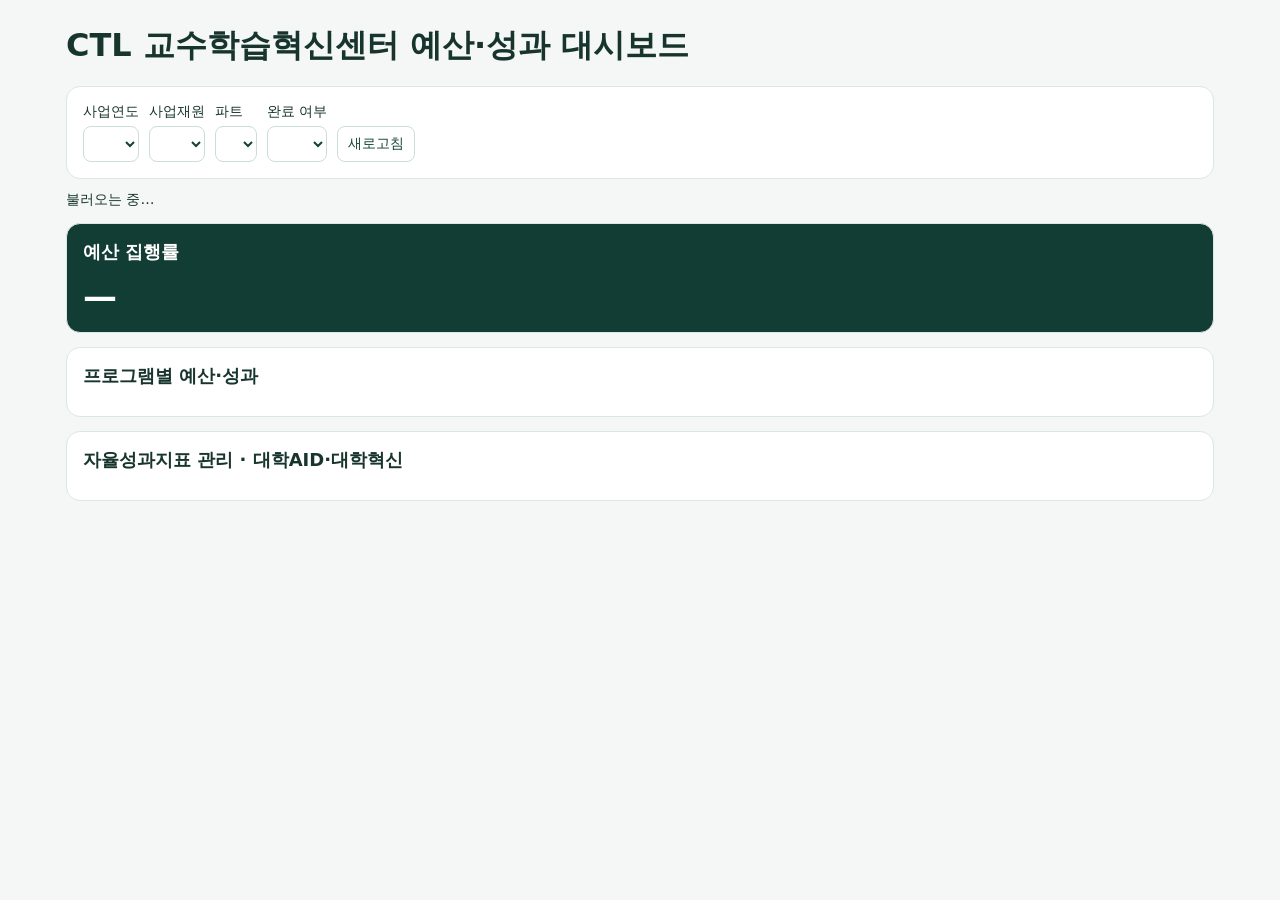
==== templates/Index.html @ 322714c7 "Add Google Apps Script read-only CTL web dashboard" ====
<!doctype html>
<html lang="ko"><head><meta charset="utf-8"><meta name="viewport" content="width=device-width,initial-scale=1"><base target="_blank">
<style>
*{box-sizing:border-box}body{margin:0;background:#f4f7f5;color:#18352d;font:14px system-ui,sans-serif}main{max-width:1180px;margin:auto;padding:24px 16px}h1{margin:0 0 18px;font-size:clamp(22px,4vw,32px)}h2{font-size:18px;margin:0 0 12px}.row{display:flex;flex-wrap:wrap;gap:10px;align-items:end}label{display:grid;gap:5px}select,button,a.action{font:inherit;padding:8px 10px;border:1px solid #cbded3;border-radius:8px;background:white;color:#144334}button,a{cursor:pointer}.panel,.card{background:white;border:1px solid #dce7df;border-radius:14px;padding:16px;margin-top:14px}.hero{background:#123d35;color:white}.big{font-size:34px;font-weight:750;margin-top:5px}.cards{display:grid;grid-template-columns:repeat(auto-fit,minmax(160px,1fr));gap:10px}.card strong{display:block;font-size:22px;margin-top:6px}.scroll{overflow:auto}table{width:100%;border-collapse:collapse;white-space:nowrap}th,td{text-align:left;padding:9px;border-bottom:1px solid #e7eee9}th{background:#edf5ef}a{color:#14684e}progress{width:100%;accent-color:#2c946d}.hero progress{accent-color:#a5e2b5}.area{min-width:150px;flex:1}#message{margin:12px 0}
</style></head><body><main>
<h1>CTL 교수학습혁신센터 예산·성과 대시보드</h1>
<div class="panel row">
<label>사업연도<select id="year"></select></label><label>사업재원<select id="fund"></select></label>
<label>파트<select id="part"></select></label><label>완료 여부<select id="status"></select></label>
<button id="reload" type="button">새로고침</button><a class="action" id="sheet" hidden>구글 시트 열기</a>
</div>
<p id="message" role="status"></p>
<section class="panel hero"><h2>예산 집행률</h2><div class="big" id="rate">—</div><div id="areas" class="row"></div></section>
<div class="cards" id="cards"></div>
<section class="panel"><h2>프로그램별 예산·성과</h2><div class="scroll"><table id="programs"></table></div></section>
<section class="panel"><h2>자율성과지표 관리 · 대학AID·대학혁신</h2><div class="scroll"><table id="indicators"></table></div></section>
<script>
const el=id=>document.getElementById(id);
const parts=['교수파트','학습파트','원격파트'];
const funds=['대학혁신','대학AID','대학앵커','대학교비'];
const money=n=>n.toLocaleString('ko-KR')+'원';
const pct=(n,d)=>n==null||!d?'—':(100*n/d).toFixed(1)+'%';
let programs=[];
function options(id,values,label){
  const select=el(id),previous=select.value;
  select.replaceChildren(new Option(label,''), ...[...new Set(values.filter(Boolean))].map(value=>new Option(value,value)));
  if([...select.options].some(option=>option.value===previous)) select.value=previous;
}
function table(id,headers,rows){
  const target=el(id),head=target.createTHead();head.replaceChildren();
  const header=head.insertRow();
  headers.forEach(title=>{const th=document.createElement('th');th.textContent=title;header.append(th)});
  [...target.tBodies].forEach(body=>body.remove());
  const body=target.createTBody();
  if(!rows.length){const cell=body.insertRow().insertCell();cell.colSpan=headers.length;cell.textContent='조건에 맞는 데이터가 없습니다.';return}
  rows.forEach(values=>{const row=body.insertRow();values.forEach(value=>{const cell=row.insertCell();if(value instanceof Node)cell.append(value);else cell.textContent=value??'—'})});
}
function link(text,url){const a=document.createElement('a');a.textContent=text;a.href=url;a.rel='noopener noreferrer';return a}
function sum(items,key){return items.reduce((total,p)=>total+p[key],0)}
function render(){
  const filtered=programs.filter(p=>['year','fund','status'].every(key=>!el(key).value||p[key]===el(key).value));
  const rows=filtered.filter(p=>!el('part').value||p.part===el('part').value);
  const budget=sum(rows,'budget'),spent=sum(rows,'spent');
  el('rate').textContent=pct(spent,budget);
  el('areas').replaceChildren(...parts.map(part=>{
    const list=filtered.filter(p=>p.part===part), card=document.createElement('div');card.className='area';
    const complete=list.filter(p=>p.status==='완료 (O)').length,b=sum(list,'budget'),s=sum(list,'spent');
    const caption=document.createElement('p');caption.textContent=part+' · 완료 '+complete+'/'+list.length+'건 · 집행 '+pct(s,b);
    const bar=document.createElement('progress');bar.max=1;bar.value=b?Math.max(0,Math.min(1,s/b)):0;
    bar.setAttribute('aria-label',part+' 예산 집행률');card.append(caption,bar);return card
  }));
  el('cards').replaceChildren(...[['총 편성액',money(budget)],['누적 집행액',money(spent)],['집행 잔액',money(budget-spent)]].map(([label,value])=>{
    const card=document.createElement('div'),strong=document.createElement('strong');card.className='card';strong.textContent=value;card.append(label,strong);return card
  }));
  table('programs',['프로그램','사업재원','파트','편성액','집행액','집행률','완료 여부','목표 대비'],rows.map(p=>[link(p.name,p.url),p.fund,p.part,money(p.budget),money(p.spent),pct(p.spent,p.budget),p.status||'미기록',pct(p.actual,p.target)]));
  table('indicators',['사업재원','구분','지표명','세부요소','단위','전년도 실적','당해 목표','당해 실적','전년도 대비','목표 대비'],rows.filter(p=>p.indicator&&/^(대학AID|대학혁신(?:지원사업)?)$/.test(p.fund)).map(p=>[p.fund,p.category,link(p.indicator,p.url),p.detail,p.unit,p.prior,p.target,p.actual,pct(p.actual,p.prior),pct(p.actual,p.target)]));
}
function load(){
  el('reload').disabled=true;el('message').textContent='불러오는 중…';
  google.script.run.withSuccessHandler(data=>{
    programs=data.programs;el('sheet').href=data.url;el('sheet').hidden=false;
    options('year',programs.map(p=>p.year).sort().reverse(),'전체 연도');
    options('fund',[...funds,...programs.map(p=>p.fund)],'전체 재원');
    options('part',parts,'전체 파트');options('status',['완료 (O)','미완료 (X)'],'전체 완료 여부');
    render();el('message').textContent='';el('reload').disabled=false;
  }).withFailureHandler(error=>{el('message').textContent='데이터를 불러오지 못했습니다. '+error.message;el('reload').disabled=false}).readCtlDashboard();
}
['year','fund','part','status'].forEach(id=>el(id).addEventListener('change',render));
el('reload').onclick=load;load();
</script></main></body></html>
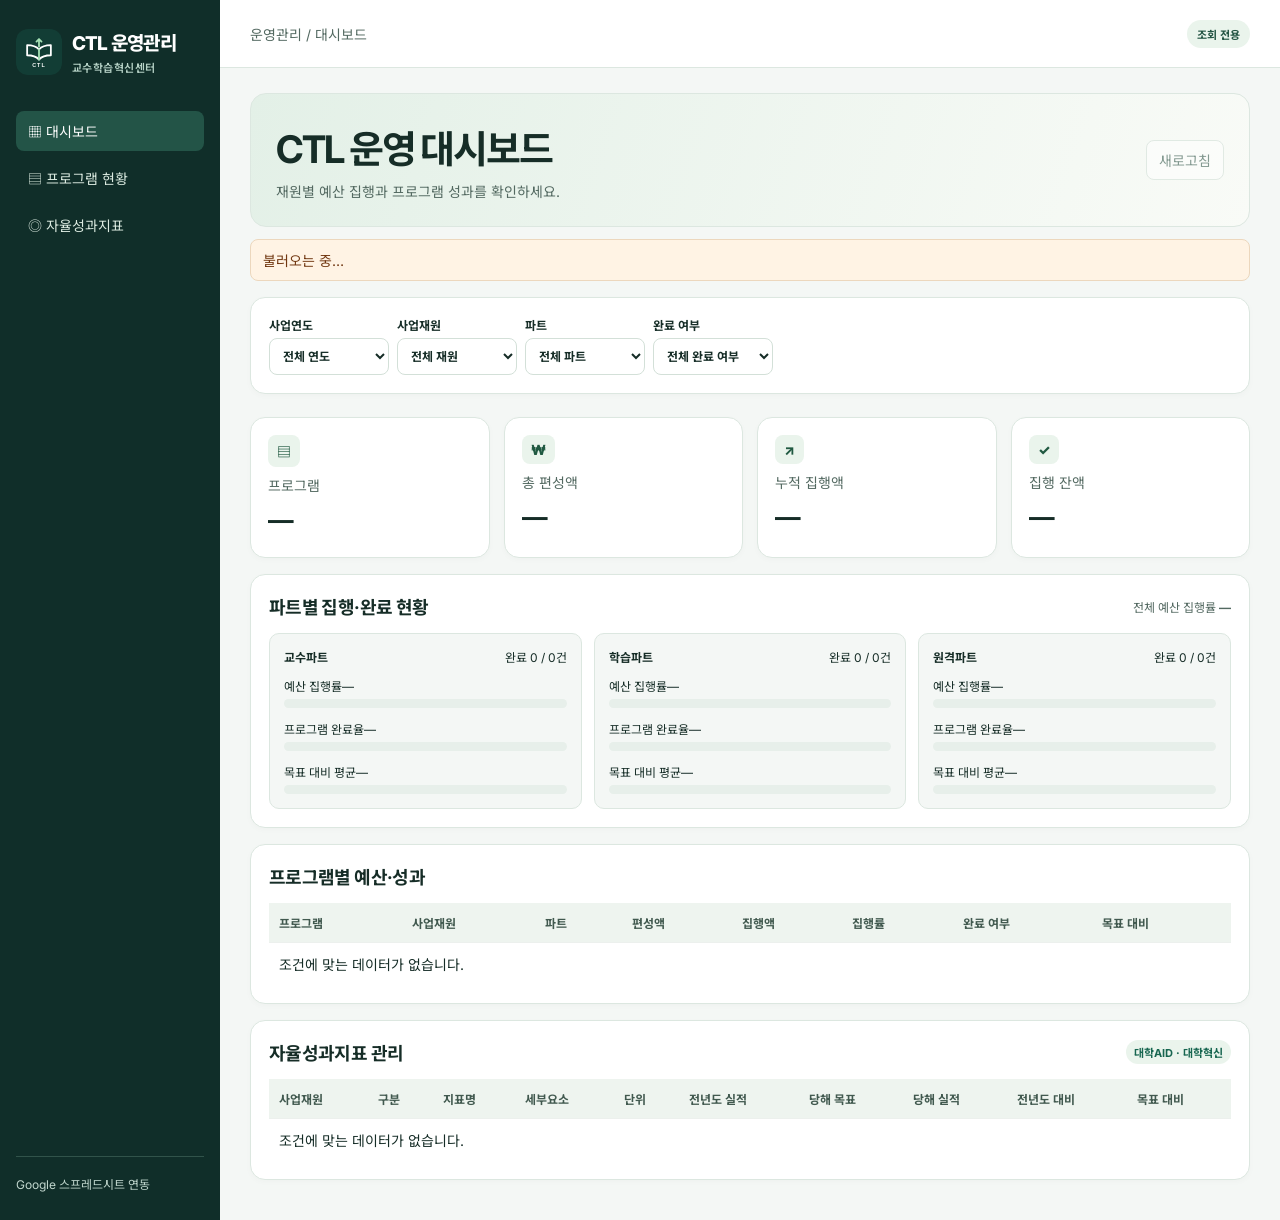
==== commit cdc92ed4: "Apply CTL dashboard styling to the Apps Script web app" ====
--- a/templates/Index.html
+++ b/templates/Index.html
@@ -1,19 +1,143 @@
 <!doctype html>
 <html lang="ko"><head><meta charset="utf-8"><meta name="viewport" content="width=device-width,initial-scale=1"><base target="_blank">
 <style>
-*{box-sizing:border-box}body{margin:0;background:#f4f7f5;color:#18352d;font:14px system-ui,sans-serif}main{max-width:1180px;margin:auto;padding:24px 16px}h1{margin:0 0 18px;font-size:clamp(22px,4vw,32px)}h2{font-size:18px;margin:0 0 12px}.row{display:flex;flex-wrap:wrap;gap:10px;align-items:end}label{display:grid;gap:5px}select,button,a.action{font:inherit;padding:8px 10px;border:1px solid #cbded3;border-radius:8px;background:white;color:#144334}button,a{cursor:pointer}.panel,.card{background:white;border:1px solid #dce7df;border-radius:14px;padding:16px;margin-top:14px}.hero{background:#123d35;color:white}.big{font-size:34px;font-weight:750;margin-top:5px}.cards{display:grid;grid-template-columns:repeat(auto-fit,minmax(160px,1fr));gap:10px}.card strong{display:block;font-size:22px;margin-top:6px}.scroll{overflow:auto}table{width:100%;border-collapse:collapse;white-space:nowrap}th,td{text-align:left;padding:9px;border-bottom:1px solid #e7eee9}th{background:#edf5ef}a{color:#14684e}progress{width:100%;accent-color:#2c946d}.hero progress{accent-color:#a5e2b5}.area{min-width:150px;flex:1}#message{margin:12px 0}
-</style></head><body><main>
-<h1>CTL 교수학습혁신센터 예산·성과 대시보드</h1>
-<div class="panel row">
+@import url('https://fonts.googleapis.com/css2?family=Inter:wght@400;500;600;700;800&family=Noto+Sans+KR:wght@400;500;600;700;800&display=swap');
+*{box-sizing:border-box}body{margin:0;background:#f6f8fc;color:#18243b;font:14px Inter,'Noto Sans KR',sans-serif}button,input,select{font:inherit}button,select{cursor:pointer}button{border:0}button:focus-visible,input:focus-visible,select:focus-visible{outline:3px solid #8b87ff;outline-offset:2px}.shell{display:grid;grid-template-columns:228px minmax(0,1fr);min-height:100vh}aside{background:#17223b;color:#bbc6dc;padding:30px 20px;display:flex;flex-direction:column;gap:38px}.brand{display:flex;align-items:center;gap:12px;color:white;font-size:21px;font-weight:800}.logo{background:#7770ff;padding:9px;border-radius:11px;font-size:17px}.brand small{display:block;color:#aeb9d2;font-size:10px;margin-top:4px;font-weight:600;letter-spacing:.12em}nav{display:grid;gap:6px}nav button{background:transparent;text-align:left;color:#bec9df;padding:12px;border-radius:8px}nav button[aria-pressed=true]{background:#303858;color:white}nav span{display:inline-block;width:28px;color:#a49fff}aside footer{margin-top:auto;border-top:1px solid #354059;padding-top:18px;font-size:12px}.top{background:#fff;border-bottom:1px solid #e5eaf3;padding:16px 30px;display:flex;justify-content:space-between;align-items:center;color:#59667e}.pill{background:#eeebff;color:#5146c5;padding:6px 10px;border-radius:20px;font-size:11px;font-weight:700}.content{max-width:1450px;margin:auto;padding:28px 30px 40px}.row{display:flex;align-items:center;justify-content:space-between;gap:12px;flex-wrap:wrap}h1{font-size:31px;margin:0 0 7px;letter-spacing:-.055em}h2{font-size:17px;margin:0;letter-spacing:-.035em}p{margin:0;color:#626f85}.primary{background:#554be2;color:white;padding:11px 16px;border-radius:8px;font-weight:700}.secondary{background:#fff;border:1px solid #dce3f0;border-radius:8px;padding:9px 12px;color:#35445d}.actions,.filters{display:flex;gap:8px;flex-wrap:wrap}.stats{display:grid;grid-template-columns:repeat(4,1fr);gap:14px;margin:23px 0 16px}.card,.panel{background:#fff;border:1px solid #e3e8f2;border-radius:13px}.card{padding:17px}.card strong{display:block;font-size:27px;margin:9px 0 5px;letter-spacing:-.055em}.card small,.hint{color:#65738b;font-size:12px}.symbol{display:inline-block;background:#efedff;color:#5146c5;border-radius:8px;padding:6px 9px;margin-bottom:8px;font-weight:800}.grid{display:grid;grid-template-columns:1.25fr 1fr;gap:15px;margin-bottom:16px}.panel{padding:18px}.panel .row{margin-bottom:14px}.bars{display:grid;gap:12px}.barlabel{display:flex;justify-content:space-between;gap:10px;margin-bottom:5px;font-size:12px}.track{height:8px;background:#edf0f7;border-radius:8px;overflow:hidden}.fill{height:100%;background:#6458ed;border-radius:8px}.goal .fill{background:#229a83}.attention{display:grid;gap:8px}.attention button{display:flex;justify-content:space-between;gap:12px;text-align:left;background:#f7f8fc;color:#283853;border-radius:8px;padding:10px 12px}.attention strong{color:#a14d13;white-space:nowrap}.tablewrap{overflow:auto}table{border-collapse:collapse;width:100%;white-space:nowrap}th,td{text-align:left;padding:11px 10px;border-bottom:1px solid #edf0f7}th{background:#f5f7fc;color:#5c6981;font-size:12px}tbody tr:last-child td{border:0}.edit{background:transparent;color:#4f46ce;font-weight:700;text-align:left;padding:0}.status{display:inline-block;padding:4px 8px;border-radius:12px;background:#fff1e4;color:#963f0c;font-size:11px;font-weight:700}.status.ok{background:#e5f7ef;color:#157453}.status.neutral{background:#edf0f7;color:#515d73}input,select{background:#fff;border:1px solid #dce3ef;border-radius:8px;padding:9px;color:#273750;min-width:0}dialog{padding:22px;border:1px solid #e0e6f2;border-radius:15px;width:min(580px,94vw);color:#18243b}dialog::backdrop{background:#18243b88}.fields{display:grid;grid-template-columns:1fr 1fr;gap:12px;margin:15px 0}label{display:grid;gap:5px;font-size:12px;font-weight:700}.wide{grid-column:1/-1}.danger{color:#a33141}.empty{padding:16px 0}.notice{color:#9b3a20;margin-top:10px}.hidden,[hidden]{display:none!important}@media(max-width:1000px){.shell{grid-template-columns:166px minmax(0,1fr)}aside{padding:24px 13px}.content,.top{padding-left:19px;padding-right:19px}.stats{grid-template-columns:repeat(2,1fr)}}@media(max-width:690px){.shell{display:block}aside{padding:14px;gap:12px}nav{display:flex;flex-wrap:wrap}nav button{padding:7px 9px}nav span{width:19px}aside footer{display:none}.top{padding-top:9px;padding-bottom:9px}.content{padding-top:19px}.grid{grid-template-columns:1fr}.stats{gap:8px}.card{padding:12px}h1{font-size:25px}.card strong{font-size:22px}}
+
+:root {
+  --ink: #162d27;
+  --muted: #536961;
+  --forest: #123d35;
+  --green: #176650;
+  --surface: #fff;
+  --line: #dce7e0;
+  --mint: #eaf4ec;
+  --canvas: #f4f7f5;
+}
+body { background: var(--canvas); color: var(--ink); }
+.shell { grid-template-columns: 220px minmax(0, 1fr); }
+aside { background: #102e29; color: #c0d6cd; padding: 28px 16px; gap: 36px; }
+.brand { gap: 10px; font-size: 19px; letter-spacing: -.04em; }
+.brand small { color: #b8d4c8; letter-spacing: .04em; font-size: 11px; }
+.logo { display: block; background: none; padding: 0; border-radius: 12px; }
+nav button { color: #cce0d7; font-weight: 600; }
+nav button[aria-pressed=true] { background: #235447; color: #fff; }
+nav button:hover { background: #1a4238; }
+nav span { color: #a5e2b5; }
+aside footer { border-color: #31534a; color: #c0d6cd; }
+.top { min-height: 68px; background: var(--surface); color: var(--muted); border-color: var(--line); }
+.top-actions { display: flex; align-items: center; gap: 8px; }
+.pill { color: #235443; background: var(--mint); white-space: nowrap; }
+.content { padding-top: 25px; }
+.page-heading { padding: 25px; border-radius: 16px; background: linear-gradient(108deg,#e3f0e7,#f9fbf7); border: 1px solid var(--line); }
+h1 { font-size: clamp(25px, 3vw, 38px); }
+h2 { font-size: 18px; }
+p, .hint, .card small { color: var(--muted); }
+.primary { background: var(--green); }
+.primary:hover { background: var(--forest); }
+.secondary { border-color: #cfddd5; color: #264b3f; }
+.secondary:hover { background: #f1f7f2; }
+button:focus-visible, input:focus-visible, select:focus-visible, a:focus-visible { outline-color: #28866b; }
+button:disabled { opacity: .55; cursor: wait; }
+.card, .panel { border-color: var(--line); border-radius: 15px; box-shadow: 0 2px 6px #15382b06; }
+.card { padding: 17px; }
+.card strong { font-size: clamp(20px, 2vw, 29px); overflow-wrap: anywhere; }
+.symbol { background: var(--mint); color: #205941; }
+.track { height: 9px; background: #e7efea; }
+.fill { background: #277b5d; }
+.attention button { background: #f3f7f4; color: var(--ink); }
+th { background: #eef4ef; color: #41594f; }
+th, td { border-color: #ecf0ed; }
+.edit { color: #156147; }
+input, select, dialog { border-color: #d3e0d8; color: var(--ink); }
+dialog::backdrop { background: #102e2990; }
+.install-info { display: flex; align-items: flex-start; gap: 16px; margin-top: 16px; }
+.install-info p + p { margin-top: 10px; }
+@media(max-width: 1000px) { .shell { grid-template-columns: 174px minmax(0, 1fr); } }
+@media(max-width: 690px) {
+  aside { padding: 13px 14px 9px; gap: 9px; }
+  .brand { font-size: 18px; }
+  .logo { height: 40px; width: 40px; }
+  nav { gap: 4px; }
+  nav button { min-height: 42px; padding: 7px 10px; }
+  .top { min-height: 52px; gap: 7px; padding-inline: 12px; font-size: 11px; }
+  .top-actions { gap: 4px; }
+  .top .secondary { padding: 7px 8px; white-space: nowrap; }
+  .content { padding: 14px 12px calc(24px + env(safe-area-inset-bottom)); }
+  .page-heading { padding: 16px; gap: 14px; }
+  .page-heading .actions { width: 100%; }
+  .page-heading .actions button { flex: 1 1 auto; min-height: 44px; padding-inline: 9px; }
+  .stats { margin: 15px 0 12px; }
+  .card { padding: 12px; }
+  .panel { padding: 13px; }
+  .filters { width: 100%; }
+  .filters > * { flex: 1 1 120px; max-width: 100%; min-height: 42px; }
+  .tablewrap { border: 1px solid var(--line); border-radius: 9px; }
+  th, td { padding: 10px 8px; }
+  dialog { max-height: 92dvh; }
+  dialog input, dialog select { font-size: 16px; }
+}
+
+.detail-section {
+  min-width: 0;
+  margin: 0 0 15px;
+  padding: 10px 12px 12px;
+  border: 1px solid var(--line);
+  border-radius: 10px;
+}
+.detail-section legend { padding: 0 6px; font-weight: 700; }
+.detail-section .fields { margin: 0; }
+.teacher-row {
+  display: grid;
+  grid-template-columns: repeat(3, minmax(0, 1fr)) auto;
+  align-items: end;
+  gap: 8px;
+  margin-bottom: 10px;
+}
+@media(max-width: 450px) {
+  .teacher-row { grid-template-columns: 1fr 1fr; }
+  .teacher-remove { grid-column: 2; justify-self: end; }
+}
+
+.expense-row { grid-template-columns: 1fr 1fr auto; }
+@media(max-width: 450px) {
+  .expense-row { grid-template-columns: 1fr 1fr; }
+  .expense-remove { grid-column: 2; justify-self: end; }
+}
+
+#dashboardDetails { display: grid; gap: 16px; margin-top: 16px; }
+.comparison-grid { display: grid; grid-template-columns: repeat(3, minmax(0, 1fr)); gap: 12px; }
+.comparison-card { padding: 14px; background: var(--canvas); border: 1px solid var(--line); border-radius: 10px; }
+.comparison-card > .barlabel { margin-bottom: 12px; }
+.comparison-card .bars > div:nth-child(2) .fill { background: #42975b; }
+.comparison-card .bars > div:nth-child(3) .fill { background: #346d9b; }
+@media(max-width: 850px) { .comparison-grid { grid-template-columns: 1fr; } }
+
+
+html{scroll-behavior:smooth}.top{text-align:left}.aside-links{display:grid;gap:7px}.aside-links a{color:#dcebe1;text-decoration:none;border-radius:8px;padding:10px 12px}.aside-links a:first-child,.aside-links a:hover{background:#235447;color:white}.dash-filters{margin-top:16px}.dash-filters label{min-width:120px}.dash-filters select{width:100%}.sheet-link{text-decoration:none;display:inline-block}.dashboard-metrics{margin-bottom:16px}.dashboard-metrics strong{overflow-wrap:anywhere}.dashboard-panel+.dashboard-panel{margin-top:16px}.comparison-grid article .bars{margin-top:12px}.dashboard-message:not(:empty){background:#fff3e4;color:#713711;border:1px solid #ecd7bd;border-radius:8px;padding:10px 12px;margin-top:12px}.group-tag{font-size:11px;font-weight:700;color:#176650;background:#eaf4ec;padding:4px 8px;border-radius:20px}
+@media(max-width:690px){.aside-links{display:flex;gap:3px;flex-wrap:wrap}.aside-links a{padding:8px}.dash-filters label{flex:1}.dash-filters .actions{flex:1 1 100%}.dashboard-metrics{margin-bottom:12px}}
+</style></head><body><div class="shell" id="top">
+<aside><div class="brand"><svg class="logo" width="46" height="46" xmlns="http://www.w3.org/2000/svg" viewBox="0 0 128 128" role="img" aria-label="CTL">
+  <rect width="128" height="128" rx="28" fill="#123d35"/>
+  <path d="M64 57C57 49 45 45 31 45v28c14 0 26 4 33 12 7-8 19-12 33-12V45c-14 0-26 4-33 12Z" fill="none" stroke="#fff" stroke-width="5" stroke-linecap="round" stroke-linejoin="round"/>
+  <path d="M64 57v28m0-36V28m-7 7 7-7 7 7" fill="none" stroke="#a5e2b5" stroke-width="5" stroke-linecap="round" stroke-linejoin="round"/>
+  <text x="64" y="105" text-anchor="middle" font-family="Arial,sans-serif" font-size="15" font-weight="700" letter-spacing="3" fill="#fff">CTL</text>
+</svg>
+<div>CTL 운영관리<small>교수학습혁신센터</small></div></div>
+<nav class="aside-links" aria-label="대시보드 메뉴"><a href="#top" target="_self">▦ 대시보드</a><a href="#programPanel" target="_self">▤ 프로그램 현황</a><a href="#indicatorPanel" target="_self">◎ 자율성과지표</a></nav>
+<footer>Google 스프레드시트 연동</footer></aside>
+<main><header class="top"><span>운영관리 / 대시보드</span><span class="pill">조회 전용</span></header>
+<div class="content">
+<div class="row page-heading"><div><h1>CTL 운영 대시보드</h1><p>재원별 예산 집행과 프로그램 성과를 확인하세요.</p></div><div class="actions"><button class="secondary" id="reload" type="button">새로고침</button><a class="primary sheet-link" id="sheet" hidden rel="noopener">구글 시트 열기</a></div></div>
+<p class="dashboard-message" id="message" role="status"></p>
+<div class="panel dash-filters"><div class="filters">
 <label>사업연도<select id="year"></select></label><label>사업재원<select id="fund"></select></label>
-<label>파트<select id="part"></select></label><label>완료 여부<select id="status"></select></label>
-<button id="reload" type="button">새로고침</button><a class="action" id="sheet" hidden>구글 시트 열기</a>
-</div>
-<p id="message" role="status"></p>
-<section class="panel hero"><h2>예산 집행률</h2><div class="big" id="rate">—</div><div id="areas" class="row"></div></section>
-<div class="cards" id="cards"></div>
-<section class="panel"><h2>프로그램별 예산·성과</h2><div class="scroll"><table id="programs"></table></div></section>
-<section class="panel"><h2>자율성과지표 관리 · 대학AID·대학혁신</h2><div class="scroll"><table id="indicators"></table></div></section>
+<label>파트<select id="part"></select></label><label>완료 여부<select id="status"></select></label></div></div>
+<div class="stats dashboard-metrics" id="cards"></div>
+<section class="panel dashboard-panel"><div class="row"><h2>파트별 집행·완료 현황</h2><span class="hint">전체 예산 집행률 <strong id="rate">—</strong></span></div><div id="areas" class="comparison-grid"></div></section>
+<section class="panel dashboard-panel" id="programPanel"><div class="row"><h2>프로그램별 예산·성과</h2></div><div class="tablewrap"><table id="programs"></table></div></section>
+<section class="panel dashboard-panel" id="indicatorPanel"><div class="row"><h2>자율성과지표 관리</h2><span class="group-tag">대학AID · 대학혁신</span></div><div class="tablewrap"><table id="indicators"></table></div></section>
+</div></main></div>
 <script>
 const el=id=>document.getElementById(id);
 const parts=['교수파트','학습파트','원격파트'];
@@ -21,6 +145,7 @@
 const money=n=>n.toLocaleString('ko-KR')+'원';
 const pct=(n,d)=>n==null||!d?'—':(100*n/d).toFixed(1)+'%';
 let programs=[];
+let loaded=false;
 function options(id,values,label){
   const select=el(id),previous=select.value;
   select.replaceChildren(new Option(label,''), ...[...new Set(values.filter(Boolean))].map(value=>new Option(value,value)));
@@ -43,14 +168,25 @@
   const budget=sum(rows,'budget'),spent=sum(rows,'spent');
   el('rate').textContent=pct(spent,budget);
   el('areas').replaceChildren(...parts.map(part=>{
-    const list=filtered.filter(p=>p.part===part), card=document.createElement('div');card.className='area';
+    const list=filtered.filter(p=>p.part===part), card=document.createElement('article');card.className='comparison-card';
     const complete=list.filter(p=>p.status==='완료 (O)').length,b=sum(list,'budget'),s=sum(list,'spent');
-    const caption=document.createElement('p');caption.textContent=part+' · 완료 '+complete+'/'+list.length+'건 · 집행 '+pct(s,b);
-    const bar=document.createElement('progress');bar.max=1;bar.value=b?Math.max(0,Math.min(1,s/b)):0;
-    bar.setAttribute('aria-label',part+' 예산 집행률');card.append(caption,bar);return card
+    const caption=document.createElement('div');caption.className='barlabel';
+    const title=document.createElement('strong');title.textContent=part;
+    caption.append(title, '완료 '+complete+' / '+list.length+'건');
+    const bars=document.createElement('div');bars.className='bars';
+    const measured=list.filter(p=>p.target>0&&p.actual!=null);
+    const totalRatio=measured.reduce((total,p)=>total+p.actual/p.target,0);
+    for(const [label,num,den] of [['예산 집행률',s,b],['프로그램 완료율',complete,list.length],['목표 대비 평균',totalRatio,measured.length]]){
+      const item=document.createElement('div'), heading=document.createElement('div'),track=document.createElement('div'),fill=document.createElement('div');
+      heading.className='barlabel';heading.append(label,pct(num,den));track.className='track';fill.className='fill';
+      fill.style.width=(den?Math.max(0,Math.min(100,100*num/den)):0)+'%';
+      track.append(fill);item.append(heading,track);bars.append(item);
+    }
+    card.append(caption,bars);return card
   }));
-  el('cards').replaceChildren(...[['총 편성액',money(budget)],['누적 집행액',money(spent)],['집행 잔액',money(budget-spent)]].map(([label,value])=>{
-    const card=document.createElement('div'),strong=document.createElement('strong');card.className='card';strong.textContent=value;card.append(label,strong);return card
+  el('cards').replaceChildren(...[['▤','프로그램',rows.length+'개'],['₩','총 편성액',money(budget)],['↗','누적 집행액',money(spent)],['✓','집행 잔액',money(budget-spent)]].map(([icon,label,value])=>{
+    const card=document.createElement('article'),symbol=document.createElement('span'),caption=document.createElement('p'),strong=document.createElement('strong');
+    card.className='card';symbol.className='symbol';symbol.setAttribute('aria-hidden','true');symbol.textContent=icon;caption.textContent=label;strong.textContent=loaded?value:'—';card.append(symbol,caption,strong);return card
   }));
   table('programs',['프로그램','사업재원','파트','편성액','집행액','집행률','완료 여부','목표 대비'],rows.map(p=>[link(p.name,p.url),p.fund,p.part,money(p.budget),money(p.spent),pct(p.spent,p.budget),p.status||'미기록',pct(p.actual,p.target)]));
   table('indicators',['사업재원','구분','지표명','세부요소','단위','전년도 실적','당해 목표','당해 실적','전년도 대비','목표 대비'],rows.filter(p=>p.indicator&&/^(대학AID|대학혁신(?:지원사업)?)$/.test(p.fund)).map(p=>[p.fund,p.category,link(p.indicator,p.url),p.detail,p.unit,p.prior,p.target,p.actual,pct(p.actual,p.prior),pct(p.actual,p.target)]));
@@ -58,13 +194,17 @@
 function load(){
   el('reload').disabled=true;el('message').textContent='불러오는 중…';
   google.script.run.withSuccessHandler(data=>{
-    programs=data.programs;el('sheet').href=data.url;el('sheet').hidden=false;
+    programs=data.programs;loaded=true;el('sheet').href=data.url;el('sheet').hidden=false;
     options('year',programs.map(p=>p.year).sort().reverse(),'전체 연도');
     options('fund',[...funds,...programs.map(p=>p.fund)],'전체 재원');
     options('part',parts,'전체 파트');options('status',['완료 (O)','미완료 (X)'],'전체 완료 여부');
     render();el('message').textContent='';el('reload').disabled=false;
-  }).withFailureHandler(error=>{el('message').textContent='데이터를 불러오지 못했습니다. '+error.message;el('reload').disabled=false}).readCtlDashboard();
+  }).withFailureHandler(error=>{el('message').textContent=error.message.includes('setupCtlWebApp')?'아직 CTL 시트가 연결되지 않았습니다. Apps Script 편집기에서 setupCtlWebApp을 한 번 실행한 뒤 새로고침하세요.':'데이터를 불러오지 못했습니다. '+error.message;el('reload').disabled=false}).readCtlDashboard();
 }
 ['year','fund','part','status'].forEach(id=>el(id).addEventListener('change',render));
-el('reload').onclick=load;load();
-</script></main></body></html>+options('year',[],'전체 연도');
+options('fund',funds,'전체 재원');
+options('part',parts,'전체 파트');
+options('status',['완료 (O)','미완료 (X)'],'전체 완료 여부');
+el('reload').onclick=load;render();load();
+</script></body></html>
